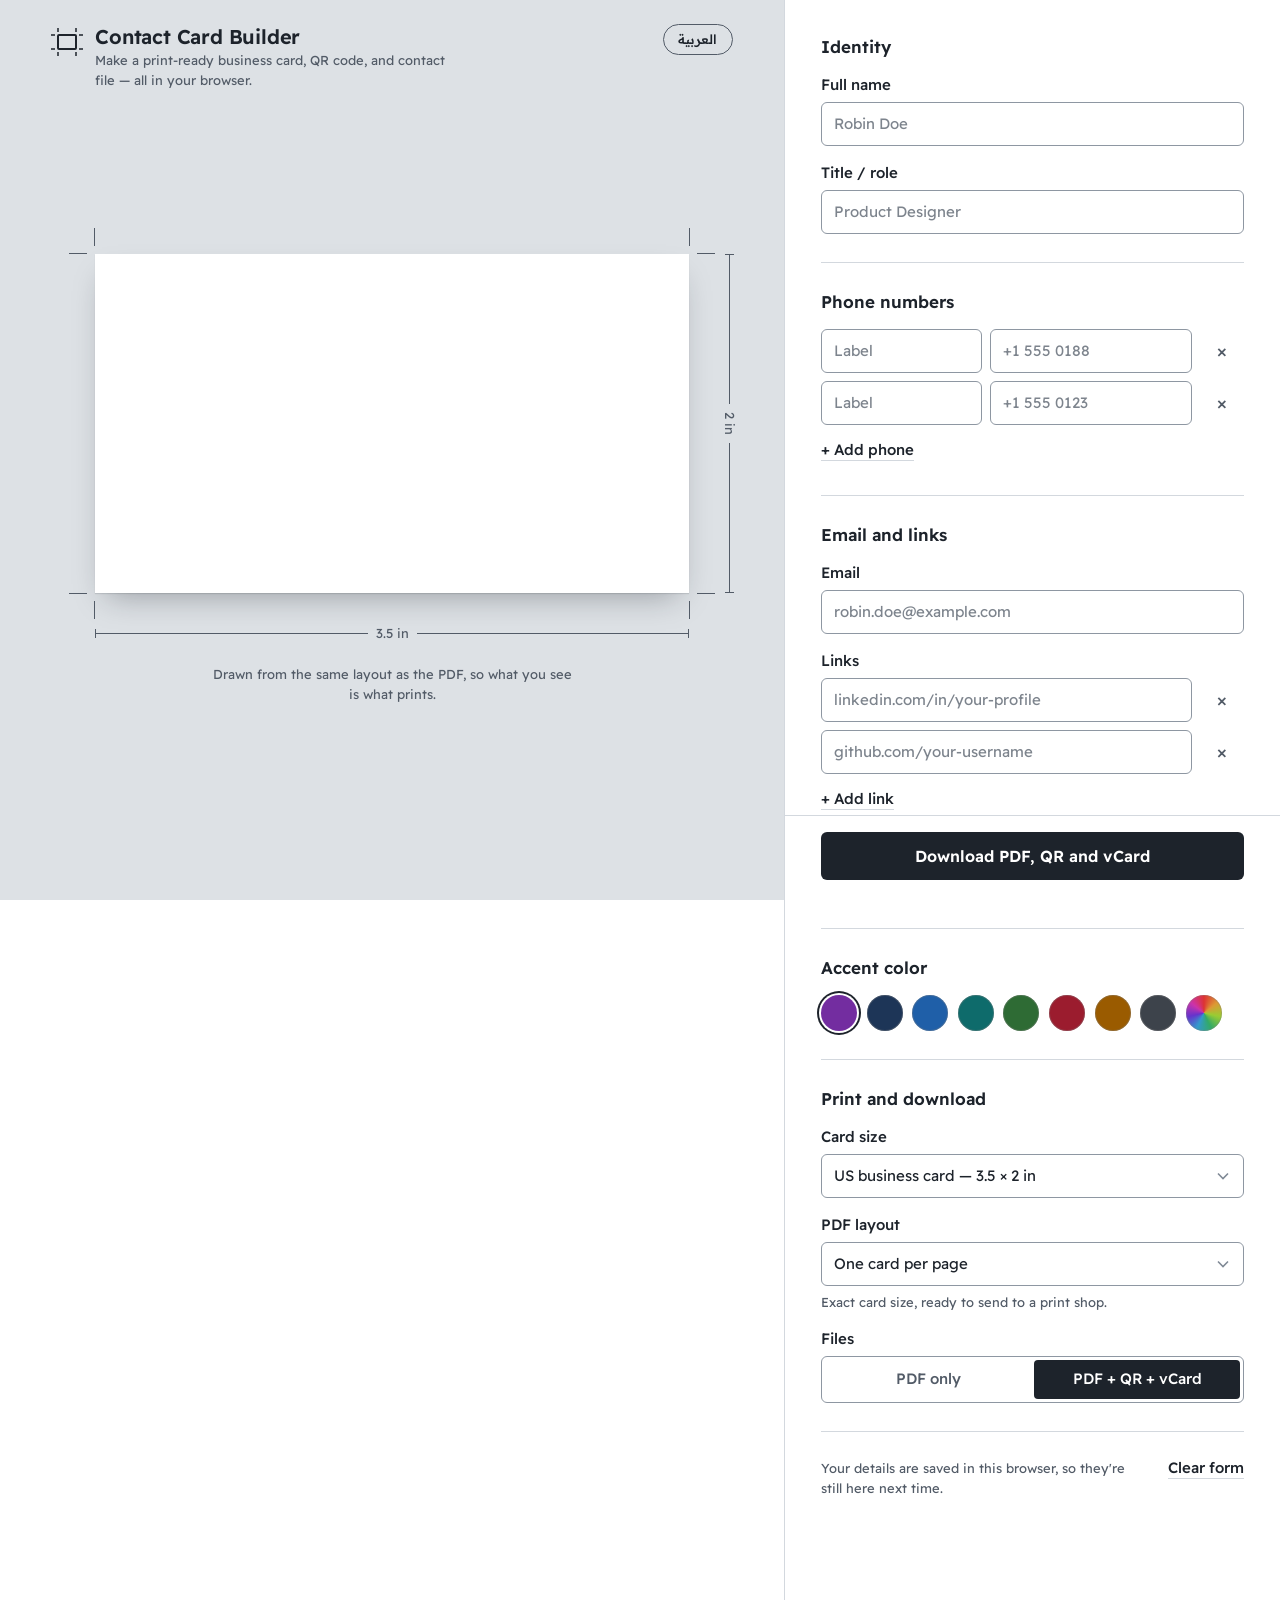
==== index.html @ 19fbd2ac "feat: remember the form between visits, with a Clear form button The form is saved to localStorage a" ====
<!DOCTYPE html>
<html lang="en">
<head>
  <meta charset="UTF-8" />
  <meta name="viewport" content="width=device-width, initial-scale=1.0" />
  <meta name="color-scheme" content="light dark" />
  <title>Contact Card Builder</title>
  <meta name="description" content="Generate a print-ready PDF business card, QR code, and vCard — right in your browser. No backend, no signup." />
  <link rel="stylesheet" href="style.css" />
</head>
<body>
  <main class="workspace">
    <!-- ======================= STAGE: the card as a print proof ======================= -->
    <!-- The card sits on a proofing board with crop marks and size rulers. The marks
         and rulers only frame the card; the card itself is drawn by app.js. -->
    <section class="stage" aria-labelledby="preview-heading">
      <header class="stage__header">
        <div class="brand">
          <!-- Logo: a card with crop marks at its corners. -->
          <svg class="brand__mark" viewBox="0 0 32 32" aria-hidden="true" focusable="false">
            <rect x="7" y="9" width="18" height="14" rx="1" fill="none" stroke="currentColor" stroke-width="2" />
            <path d="M7 2v4M7 26v4M25 2v4M25 26v4M0 9h4M0 23h4M28 9h4M28 23h4" stroke="currentColor" stroke-width="1.5" />
          </svg>
          <div>
            <h1 class="brand__name" data-i18n="appTitle">Contact Card Builder</h1>
            <p class="brand__tagline" data-i18n="tagline">Make a print-ready business card, QR code, and contact file — all in your browser.</p>
          </div>
        </div>
        <button type="button" id="lang-toggle" class="lang-toggle" lang="ar">العربية</button>
      </header>

      <h2 id="preview-heading" class="visually-hidden" data-i18n="previewHeading">Preview</h2>

      <figure class="proof" id="proof" data-size="us">
        <div class="proof__frame">
          <!-- Drawn by app.js (renderPreview) from the same layout as the PDF. -->
          <div class="card" id="card-preview">
            <svg role="img" aria-label="Business card preview" viewBox="0 0 252 144" direction="ltr"></svg>
          </div>
          <span class="crop crop--tl" aria-hidden="true"></span>
          <span class="crop crop--tr" aria-hidden="true"></span>
          <span class="crop crop--bl" aria-hidden="true"></span>
          <span class="crop crop--br" aria-hidden="true"></span>
          <!-- Rulers: filled by app.js (updateRulers) with the card's real size. -->
          <span class="ruler ruler--width" aria-hidden="true"><span id="ruler-width">3.5 in</span></span>
          <span class="ruler ruler--height" aria-hidden="true"><span id="ruler-height">2 in</span></span>
        </div>
        <figcaption class="proof__note" data-i18n="previewNote">Drawn from the same layout as the PDF, so what you see is what prints.</figcaption>
      </figure>
    </section>

    <!-- ============================== FORM ============================== -->
    <section class="ticket" aria-labelledby="form-heading">
      <h2 id="form-heading" class="visually-hidden" data-i18n="formHeading">Your details</h2>

      <form id="card-form" autocomplete="on" novalidate>
        <div class="ticket__body">
          <fieldset class="field-group">
            <legend data-i18n="legendIdentity">Identity</legend>

            <label class="field">
              <span class="field__label" data-i18n="labelName">Full name</span>
              <input type="text" id="name" name="name" data-i18n-ph="phName" placeholder="Robin Doe" />
            </label>

            <label class="field">
              <span class="field__label" data-i18n="labelTitle">Title / role</span>
              <input type="text" id="title" name="title" data-i18n-ph="phTitle" placeholder="Product Designer" />
            </label>
          </fieldset>

          <fieldset class="field-group">
            <legend data-i18n="legendPhones">Phone numbers</legend>

            <div id="phone-list" class="repeat-list">
              <div class="repeat-row">
                <input type="text" class="phone-label" list="phone-labels" data-i18n-ph="phPhoneLabel" placeholder="Label" aria-label="Phone label" />
                <input type="tel" class="phone-number" data-i18n-ph="phPhone1" placeholder="+1 555 0188" aria-label="Phone number" />
                <button type="button" class="row-remove" aria-label="Remove this phone">&times;</button>
              </div>
              <div class="repeat-row">
                <input type="text" class="phone-label" list="phone-labels" data-i18n-ph="phPhoneLabel" placeholder="Label" aria-label="Phone label" />
                <input type="tel" class="phone-number" data-i18n-ph="phPhone2" placeholder="+1 555 0123" aria-label="Phone number" />
                <button type="button" class="row-remove" aria-label="Remove this phone">&times;</button>
              </div>
            </div>
            <button type="button" class="row-add" id="add-phone" data-i18n="addPhone">+ Add phone</button>
          </fieldset>

          <fieldset class="field-group">
            <legend data-i18n="legendContact">Email and links</legend>

            <label class="field">
              <span class="field__label" data-i18n="labelEmail">Email</span>
              <input type="email" id="email" name="email" data-i18n-ph="phEmail" placeholder="robin.doe@example.com" />
            </label>

            <span class="field__label" id="links-label" data-i18n="labelLinks">Links</span>
            <div id="link-list" class="repeat-list" role="group" aria-labelledby="links-label">
              <div class="repeat-row">
                <input type="text" class="link-url" list="link-presets" placeholder="linkedin.com/in/your-profile" aria-label="Link" />
                <button type="button" class="row-remove" aria-label="Remove this link">&times;</button>
              </div>
              <div class="repeat-row">
                <input type="text" class="link-url" list="link-presets" placeholder="github.com/your-username" aria-label="Link" />
                <button type="button" class="row-remove" aria-label="Remove this link">&times;</button>
              </div>
            </div>
            <button type="button" class="row-add" id="add-link" data-i18n="addLink">+ Add link</button>

            <label class="check">
              <input type="checkbox" id="links-in-qr" name="links-in-qr" checked />
              <span>
                <span class="check__label" data-i18n="labelLinksInQr">Save links in the QR code and contact file</span>
                <span class="check__hint" data-i18n="hintLinksInQr">Links always print on the card. Untick for a simpler QR that older phones scan more reliably.</span>
              </span>
            </label>
          </fieldset>

          <fieldset class="field-group">
            <legend data-i18n="labelAccent">Accent color</legend>

            <!-- Curated print-friendly colors; each is dark enough to read as text on
                 white. The last swatch opens the browser's picker for any color.
                 app.js (wireSwatches) keeps these in sync with #accent. -->
            <div class="swatches">
              <label class="swatch" style="--swatch: #732da0"><input type="radio" name="accent-swatch" value="#732da0" checked /><span class="visually-hidden" data-i18n="colorPurple">Purple</span></label>
              <label class="swatch" style="--swatch: #1d3557"><input type="radio" name="accent-swatch" value="#1d3557" /><span class="visually-hidden" data-i18n="colorNavy">Navy</span></label>
              <label class="swatch" style="--swatch: #1f5fa8"><input type="radio" name="accent-swatch" value="#1f5fa8" /><span class="visually-hidden" data-i18n="colorBlue">Blue</span></label>
              <label class="swatch" style="--swatch: #0e6b6b"><input type="radio" name="accent-swatch" value="#0e6b6b" /><span class="visually-hidden" data-i18n="colorTeal">Teal</span></label>
              <label class="swatch" style="--swatch: #2e6b34"><input type="radio" name="accent-swatch" value="#2e6b34" /><span class="visually-hidden" data-i18n="colorGreen">Green</span></label>
              <label class="swatch" style="--swatch: #9b1c2e"><input type="radio" name="accent-swatch" value="#9b1c2e" /><span class="visually-hidden" data-i18n="colorCrimson">Crimson</span></label>
              <label class="swatch" style="--swatch: #9a5b00"><input type="radio" name="accent-swatch" value="#9a5b00" /><span class="visually-hidden" data-i18n="colorAmber">Amber</span></label>
              <label class="swatch" style="--swatch: #3d434b"><input type="radio" name="accent-swatch" value="#3d434b" /><span class="visually-hidden" data-i18n="colorGraphite">Graphite</span></label>
              <label class="swatch swatch--custom" id="swatch-custom" style="--swatch: #732da0">
                <input type="color" id="accent" name="accent" value="#732da0" />
                <span class="visually-hidden" data-i18n="colorCustom">Custom color</span>
              </label>
            </div>
          </fieldset>

          <fieldset class="field-group">
            <legend data-i18n="legendOutput">Print and download</legend>

            <label class="field">
              <span class="field__label" data-i18n="labelCardSize">Card size</span>
              <select id="card-size" name="card-size">
                <option value="us" data-i18n="sizeUs">US business card — 3.5 × 2 in</option>
                <option value="eu" data-i18n="sizeEu">EU / ISO — 85 × 55 mm</option>
              </select>
            </label>

            <label class="field">
              <span class="field__label" data-i18n="labelPdfLayout">PDF layout</span>
              <select id="pdf-layout" name="pdf-layout" aria-describedby="pdf-layout-hint">
                <option value="single" data-i18n="layoutSingle">One card per page</option>
                <option value="sheet" data-i18n="layoutSheet">Full sheet of cards</option>
              </select>
              <!-- Filled by app.js (updateLayoutHint): card count + paper size. -->
              <span class="field__hint" id="pdf-layout-hint">Exact card size, ready to send to a print shop.</span>
            </label>

            <div class="field">
              <span class="field__label" id="files-label" data-i18n="labelFiles">Files</span>
              <div class="segmented" role="radiogroup" aria-labelledby="files-label">
                <label class="segmented__option">
                  <input type="radio" name="output" value="pdf" />
                  <span data-i18n="optPdfOnly">PDF only</span>
                </label>
                <label class="segmented__option">
                  <input type="radio" name="output" value="all" checked />
                  <span data-i18n="optAllFiles">PDF + QR + vCard</span>
                </label>
              </div>
            </div>
          </fieldset>

          <!-- The form is saved in this browser as you type (app.js: saveForm).
               The note is hidden when the browser blocks storage. -->
          <div class="form-memory">
            <p class="form-memory__note" id="saved-note" data-i18n="noteSaved">Your details are saved in this browser, so they're still here next time.</p>
            <button type="button" class="btn-text" id="clear-form" data-i18n="btnClearForm">Clear form</button>
          </div>
        </div>

        <!-- Stays in view at the bottom of the form. Its label follows the
             "Files" choice (app.js: updateDownloadLabel). -->
        <div class="ticket__actions">
          <button type="submit" class="btn-primary" id="download-btn">Download PDF, QR and vCard</button>
        </div>

        <!-- Preset suggestions (free text still allowed). Shared by every cloned row.
             The phone-label list is refilled per language by app.js (applyLanguage). -->
        <datalist id="phone-labels">
          <option value="WhatsApp"></option>
          <option value="Mobile"></option>
          <option value="Work"></option>
          <option value="Home"></option>
          <option value="Telegram"></option>
          <option value="Signal"></option>
        </datalist>
        <datalist id="link-presets">
          <option value="linkedin.com/in/"></option>
          <option value="github.com/"></option>
          <option value="x.com/"></option>
          <option value="instagram.com/"></option>
        </datalist>
      </form>
    </section>
  </main>

  <!-- Vendored libraries load before app.js. -->
  <script src="lib/qrcode.js"></script>
  <script src="lib/jspdf.umd.min.js"></script>
  <script src="lib/amiri-font.js"></script>
  <script src="app.js"></script>
</body>
</html>
---- style.css ----
/* =============================================================================
   Contact Card Builder — styles
   Plain CSS, no framework, no build step. 2-space indentation.

   The idea: the card is shown as a print proof. It sits on a proofing board
   with crop marks and size rulers (the "stage"); the form beside it is a quiet
   order form (the "ticket"). Light mode is a daylit proofing table; dark mode
   is a studio desk with the card under a soft light. The card stays white in
   both, because that is how it prints.

   The app's own colors never use the user's accent color — the accent is
   theirs to pick, so it only appears on the card and in the swatches.

   Structure:
     1. Design tokens (custom properties) + dark mode
     2. Fonts
     3. Base / reset
     4. Workspace layout (stage + ticket)
     5. Stage: brand, language toggle
     6. Proof: card, crop marks, rulers
     7. Ticket: form groups and fields
     8. Repeatable rows (phones / links) + checkbox + clear form
     9. Accent swatches
    10. Segmented toggle + primary button
    11. RTL adjustments
    12. Responsive + reduced motion
   ============================================================================= */

/* ----------------------------- 1. Tokens --------------------------------- */
:root {
  color-scheme: light;

  --paper: #ffffff;          /* the form surface (and the card)               */
  --board: #dde1e5;          /* the proofing board behind the card            */
  --board-glow: #dde1e5;     /* center of the board (flat in light mode)      */
  --ink: #1d232b;            /* primary text                                  */
  --ink-2: #525b67;          /* secondary text, crop marks, rulers            */
  --line: #d3d8de;           /* dividers                                      */
  --field: #ffffff;          /* input background                              */
  --field-line: #8e97a2;     /* input border (3:1 against the paper)          */
  --hover: #eef0f3;          /* subtle hover wash                             */
  --error: #b42318;

  --on-ink: #ffffff;         /* text on an ink-filled control                 */
  --focus: #1d232b;          /* keyboard focus ring                           */

  /* The card's own shadow: a thin contact shadow plus a soft lift, so it reads
     as a physical card resting on the board. Nothing else in the UI has one. */
  --card-shadow: 0 1px 1px rgba(20, 26, 34, 0.12), 0 14px 30px -12px rgba(20, 26, 34, 0.35);

  --radius: 6px;
  --font: "Readex Pro", system-ui, -apple-system, "Segoe UI", Roboto, sans-serif;

  /* Type scale (major second, 16px base). */
  --step--1: 0.8125rem;      /* hints, notes                                  */
  --step-0: 0.9375rem;       /* labels, controls                              */
  --step-1: 1.0625rem;       /* section headings                              */
  --step-2: 1.25rem;         /* app name                                      */
}

@media (prefers-color-scheme: dark) {
  :root {
    color-scheme: dark;

    --paper: #1e2227;
    --board: #24282e;
    --board-glow: #3a4048;   /* the "desk lamp" pool of light behind the card */
    --ink: #e8ebee;
    --ink-2: #a7b0bb;
    --line: #353b43;
    --field: #171a1e;
    --field-line: #6b7480;
    --hover: #2a2f36;
    --error: #f97066;

    --on-ink: #1d232b;
    --focus: #e8ebee;

    --card-shadow: 0 1px 1px rgba(0, 0, 0, 0.4), 0 18px 40px -12px rgba(0, 0, 0, 0.7);
  }
}

/* ------------------------------ 2. Fonts --------------------------------- */
/* Readex Pro — the app UI font. One variable file per script (weights
   160–700), with matching Latin and Arabic designs so both languages feel
   like the same product. Vendored in lib/ (see lib/README.md). */
@font-face {
  font-family: "Readex Pro";
  src: url("lib/readex-pro-latin-wght.woff2") format("woff2");
  font-weight: 160 700;
  font-style: normal;
  font-display: swap;
  unicode-range: U+0000-00FF, U+0131, U+0152-0153, U+02BB-02BC, U+02C6, U+02DA,
    U+02DC, U+0304, U+0308, U+0329, U+2000-206F, U+20AC, U+2122, U+2191, U+2193,
    U+2212, U+2215, U+FEFF, U+FFFD;
}

@font-face {
  font-family: "Readex Pro";
  src: url("lib/readex-pro-arabic-wght.woff2") format("woff2");
  font-weight: 160 700;
  font-style: normal;
  font-display: swap;
  unicode-range: U+0600-06FF, U+0750-077F, U+0870-088E, U+0890-0891, U+0897-08E1,
    U+08E3-08FF, U+200C-200E, U+2010-2011, U+204F, U+2E41, U+FB50-FDFF,
    U+FE70-FE74, U+FE76-FEFC;
}

/* The two fonts below are used ONLY on the card preview (the SVG sets them
   per text element), so the preview matches the PDF exactly.

   Amiri — the same Arabic font the PDF embeds. The subset holds only Arabic
   glyphs and the unicode-range limits it to Arabic script, so Latin runs
   (phone numbers, email, links) fall through to Arimo — exactly like the PDF,
   which draws Arabic in Amiri and Latin in Helvetica. */
@font-face {
  font-family: "Amiri";
  src: url("lib/amiri-regular.woff2") format("woff2");
  font-weight: 400;
  font-style: normal;
  font-display: swap;
  unicode-range: U+0600-06FF, U+0750-077F, U+0870-088E, U+08A0-08FF,
    U+FB50-FDFF, U+FE70-FEFF, U+200C-200E;
}

/* Arimo — its character widths are identical to Helvetica, the font the PDF
   uses, so every line on the preview is exactly as long as it prints. */
@font-face {
  font-family: "Arimo";
  src: url("lib/arimo-regular.woff2") format("woff2");
  font-weight: 400;
  font-style: normal;
  font-display: swap;
}

@font-face {
  font-family: "Arimo";
  src: url("lib/arimo-bold.woff2") format("woff2");
  font-weight: 700;
  font-style: normal;
  font-display: swap;
}

/* ------------------------------ 3. Base ---------------------------------- */
* {
  box-sizing: border-box;
}

html {
  -webkit-text-size-adjust: 100%;
}

body {
  margin: 0;
  font-family: var(--font);
  font-size: 1rem;
  line-height: 1.5;
  color: var(--ink);
  background: var(--paper);
}

h1, h2, p, fieldset, legend, figure {
  margin: 0;
}

button,
input,
select {
  font: inherit;
  color: inherit;
}

/* Hidden on screen, still read by screen readers. */
.visually-hidden {
  position: absolute;
  width: 1px;
  height: 1px;
  margin: -1px;
  padding: 0;
  overflow: hidden;
  clip: rect(0 0 0 0);
  white-space: nowrap;
  border: 0;
}

/* One focus style for every control: a solid ring in ink, never the accent. */
:focus-visible {
  outline: 2px solid var(--focus);
  outline-offset: 2px;
}

/* ------------------------- 4. Workspace layout --------------------------- */
/* Desktop: the stage (board + card) fills the start side and stays put while
   the form on the end side scrolls. The grid flips under dir="rtl". */
.workspace {
  display: grid;
  grid-template-columns: minmax(0, 1fr) minmax(24rem, 31rem);
  min-height: 100vh;
}

.stage {
  position: sticky;
  top: 0;
  height: 100vh;
  height: 100dvh;
  display: flex;
  flex-direction: column;
  padding: 1.5rem clamp(1.5rem, 4vw, 3.5rem) 2rem;
  background:
    radial-gradient(ellipse 60% 55% at 50% 52%, var(--board-glow), transparent 100%),
    var(--board);
}

.ticket {
  background: var(--paper);
  border-inline-start: 1px solid var(--line);
}

/* ------------------------ 5. Stage header -------------------------------- */
.stage__header {
  display: flex;
  align-items: flex-start;
  justify-content: space-between;
  gap: 1rem;
}

.brand {
  display: flex;
  align-items: flex-start;
  gap: 0.75rem;
}

.brand__mark {
  flex: 0 0 auto;
  width: 2rem;
  height: 2rem;
  margin-top: 0.1rem;
  color: var(--ink);
}

.brand__name {
  font-size: var(--step-2);
  font-weight: 600;
  line-height: 1.25;
  letter-spacing: -0.01em;
}

.brand__tagline {
  max-width: 44ch;
  margin-top: 0.15rem;
  font-size: var(--step--1);
  color: var(--ink-2);
}

.lang-toggle {
  flex: 0 0 auto;
  font-size: var(--step--1);
  font-weight: 500;
  color: var(--ink);
  background: transparent;
  border: 1px solid var(--ink-2);
  border-radius: 999px;
  padding: 0.3rem 0.9rem;
  cursor: pointer;
}

.lang-toggle:hover {
  background: var(--paper);
}

/* ------------------- 6. Proof: card, crop marks, rulers ------------------ */
.proof {
  flex: 1 1 auto;
  display: flex;
  flex-direction: column;
  align-items: center;
  justify-content: center;
  gap: 4.5rem;  /* leaves room for the width ruler under the card */
  min-height: 0;
  color: var(--ink-2);  /* marks and rulers draw in currentColor */

  /* Card aspect ratio, used to keep the card inside short screens. */
  --aspect: 1.75;       /* US: 3.5 × 2 in */
  --mark-gap: 8px;      /* space between the card edge and a crop mark */
  --mark-len: 18px;
  --mark: calc(var(--mark-gap) + var(--mark-len));
  --ruler-offset: 2.25rem;
}

.proof[data-size="eu"] {
  --aspect: 1.5455;     /* EU / ISO: 85 × 55 mm */
}

/* Wraps the card exactly, so the marks and rulers can be placed around it. */
.proof__frame {
  position: relative;
  /* As wide as possible, but never so tall the stage would overflow. */
  width: min(100% - 2 * var(--ruler-offset) - 1rem, 38rem, (100dvh - 17rem) * var(--aspect));
}

.card {
  background: #fff;   /* always white: the card prints on white stock */
  box-shadow: var(--card-shadow);
}

.card svg {
  display: block;
  width: 100%;
  height: auto;
}

/* Crop marks. Each corner box sits just outside the card; two 1px lines drawn
   as backgrounds continue the card's edges outward, leaving a small gap — the
   same marks a print shop cuts along (and that the full-sheet PDF prints). */
.crop {
  position: absolute;
  width: var(--mark);
  height: var(--mark);
  --h: linear-gradient(currentColor, currentColor) no-repeat;
}

.crop--tl {
  top: calc(-1 * var(--mark));
  left: calc(-1 * var(--mark));
  background:
    var(--h) left bottom / var(--mark-len) 1px,
    var(--h) right top / 1px var(--mark-len);
}

.crop--tr {
  top: calc(-1 * var(--mark));
  left: 100%;
  background:
    var(--h) right bottom / var(--mark-len) 1px,
    var(--h) left top / 1px var(--mark-len);
}

.crop--bl {
  top: 100%;
  left: calc(-1 * var(--mark));
  background:
    var(--h) left top / var(--mark-len) 1px,
    var(--h) right bottom / 1px var(--mark-len);
}

.crop--br {
  top: 100%;
  left: 100%;
  background:
    var(--h) right top / var(--mark-len) 1px,
    var(--h) left bottom / 1px var(--mark-len);
}

/* Rulers: a dimension line with end ticks and the real size in the middle.
   The line is the ::before/::after pair on either side of the label. */
.ruler {
  position: absolute;
  display: flex;
  align-items: center;
  gap: 0.5rem;
  font-size: var(--step--1);
  font-variant-numeric: tabular-nums;
  line-height: 1;
  white-space: nowrap;
}

.ruler::before,
.ruler::after {
  content: "";
  flex: 1 1 auto;
  background: currentColor;
}

.ruler--width {
  inset-inline: 0;
  top: calc(100% + var(--ruler-offset));
  height: 9px;
  border-inline: 1px solid currentColor;
}

.ruler--width::before,
.ruler--width::after {
  height: 1px;
}

/* The height ruler stands on the inline-end side of the card; its label is
   turned to run along it. */
.ruler--height {
  inset-block: 0;
  inset-inline-start: calc(100% + var(--ruler-offset));
  width: 9px;
  flex-direction: column;
  border-block: 1px solid currentColor;
}

.ruler--height::before,
.ruler--height::after {
  width: 1px;
}

.ruler--height > span {
  writing-mode: vertical-rl;
}

.proof__note {
  max-width: 46ch;
  font-size: var(--step--1);
  text-align: center;
  color: var(--ink-2);
}

/* --------------------- 7. Ticket: form groups + fields ------------------- */
.ticket__body {
  padding: 0.5rem clamp(1.25rem, 3vw, 2.25rem) 1rem;
}

.field-group {
  min-width: 0;
  border: none;
  padding: 1.75rem 0;
}

.field-group + .field-group {
  border-top: 1px solid var(--line);
}

/* Floating the legend takes it out of the fieldset border, so it behaves like
   an ordinary heading; the next element clears it. */
.field-group > legend {
  float: inline-start;
  width: 100%;
  padding: 0;
  margin-bottom: 1rem;
  font-size: var(--step-1);
  font-weight: 600;
  line-height: 1.3;
}

.field-group > legend + * {
  clear: both;
}

.field {
  display: block;
  margin-bottom: 1rem;
}

.field:last-child {
  margin-bottom: 0;
}

.field__label {
  display: block;
  margin-bottom: 0.35rem;
  font-size: var(--step-0);
  font-weight: 500;
}

input[type="text"],
input[type="tel"],
input[type="email"],
select {
  width: 100%;
  min-height: 2.75rem;
  font-size: var(--step-0);
  color: var(--ink);
  background: var(--field);
  border: 1px solid var(--field-line);
  border-radius: var(--radius);
  padding: 0.55rem 0.75rem;
}

input::placeholder {
  color: var(--ink-2);
  opacity: 0.75;
}

input[type="text"]:hover,
input[type="tel"]:hover,
input[type="email"]:hover,
select:hover {
  border-color: var(--ink-2);
}

input[type="text"]:focus-visible,
input[type="tel"]:focus-visible,
input[type="email"]:focus-visible,
select:focus-visible {
  outline-offset: 0;
  border-color: var(--focus);
}

/* The arrow is a small inline SVG in a mid grey that reads on both light and
   dark fields; it moves to the other side under RTL (section 11). */
select {
  appearance: none;
  cursor: pointer;
  padding-inline-end: 2.25rem;
  background-image: url("data:image/svg+xml,%3Csvg xmlns='http://www.w3.org/2000/svg' width='12' height='8' viewBox='0 0 12 8'%3E%3Cpath fill='none' stroke='%23808a96' stroke-width='1.6' d='M1 1.5l5 5 5-5'/%3E%3C/svg%3E");
  background-repeat: no-repeat;
  background-size: 12px 8px;
  background-position: right 0.85rem center;
}

input.is-invalid,
select.is-invalid {
  border-color: var(--error);
}

.field__hint {
  display: block;
  margin-top: 0.4rem;
  font-size: var(--step--1);
  color: var(--ink-2);
}

.field-error {
  display: block;
  margin-top: 0.4rem;
  font-size: var(--step--1);
  font-weight: 500;
  color: var(--error);
}

/* ------- 8. Repeatable rows (phones / links) + checkbox + clear form ------ */
.repeat-list {
  display: flex;
  flex-direction: column;
  gap: 0.5rem;
  margin-bottom: 0.5rem;
}

.repeat-row {
  display: flex;
  gap: 0.5rem;
  align-items: center;
}

.repeat-row .phone-label {
  flex: 0 0 38%;
}

.repeat-row .phone-number,
.repeat-row .link-url {
  flex: 1 1 auto;
  min-width: 0;
}

.row-remove {
  flex: 0 0 auto;
  width: 2.75rem;
  height: 2.75rem;
  font-size: 1.25rem;
  line-height: 1;
  color: var(--ink-2);
  background: transparent;
  border: none;
  border-radius: var(--radius);
  cursor: pointer;
}

.row-remove:hover {
  color: var(--error);
  background: var(--hover);
}

.row-add,
.btn-text {
  font-size: var(--step-0);
  font-weight: 500;
  color: var(--ink);
  background: none;
  border: none;
  border-radius: var(--radius);
  padding: 0.35rem 0;
  cursor: pointer;
  text-decoration: underline;
  text-decoration-color: var(--line);
  text-underline-offset: 0.3em;
}

.row-add:hover,
.btn-text:hover {
  text-decoration-color: currentColor;
}

/* The end of the form: where it's saved, and the way to clear it. Kept away
   from the download button so it isn't pressed by mistake. */
.form-memory {
  display: flex;
  flex-wrap: wrap;
  align-items: baseline;
  justify-content: space-between;
  gap: 0.5rem 1.5rem;
  padding: 1.25rem 0 0.75rem;
  border-top: 1px solid var(--line);
}

.form-memory__note {
  flex: 1 1 16rem;
  max-width: 44ch;
  font-size: var(--step--1);
  color: var(--ink-2);
}

/* With the note hidden, the button still sits at the end. */
.form-memory .btn-text {
  margin-inline-start: auto;
}

/* Checkbox with a label and a one-line hint underneath. */
.check {
  display: flex;
  align-items: flex-start;
  gap: 0.65rem;
  margin-top: 1.25rem;
  cursor: pointer;
}

.check input {
  flex: 0 0 auto;
  width: 1.1rem;
  height: 1.1rem;
  margin: 0.2rem 0 0;
  accent-color: var(--ink);
  cursor: pointer;
}

.check__label {
  display: block;
  font-size: var(--step-0);
  font-weight: 500;
}

.check__hint {
  display: block;
  margin-top: 0.15rem;
  font-size: var(--step--1);
  color: var(--ink-2);
}

/* --------------------------- 9. Accent swatches -------------------------- */
/* Round chips of ink, each a radio button. The chosen one gets a ring with a
   gap, like a selected ink on a press swatch book. */
/* Nine equal columns, so the row shrinks to fit a phone instead of wrapping. */
.swatches {
  display: grid;
  grid-template-columns: repeat(9, minmax(0, 2.25rem));
  gap: 0.6rem;
}

.swatch {
  position: relative;
  aspect-ratio: 1;
  border-radius: 50%;
  background: var(--swatch);
  /* A faint inner edge keeps dark chips visible on the dark paper. */
  box-shadow: inset 0 0 0 1px rgba(127, 127, 127, 0.35);
  cursor: pointer;
}

.swatch input {
  position: absolute;
  inset: 0;
  width: 100%;
  height: 100%;
  margin: 0;
  opacity: 0;
  cursor: pointer;
}

.swatch:has(input:checked),
.swatch--custom.is-active {
  box-shadow: 0 0 0 2px var(--paper), 0 0 0 4px var(--ink);
}

.swatch:has(input:focus-visible) {
  outline: 2px solid var(--focus);
  outline-offset: 6px;
}

/* The last chip opens the color picker. Until a custom color is chosen it
   shows a color wheel; after that it shows the chosen color. */
.swatch--custom {
  background: conic-gradient(#d33, #d93, #9c3, #3a6, #39c, #63c, #c3a, #d33);
}

.swatch--custom.is-active {
  background: var(--swatch);
}

/* ---------------- 10. Segmented toggle + primary button ------------------ */
.segmented {
  display: flex;
  border: 1px solid var(--field-line);
  border-radius: var(--radius);
  padding: 3px;
  gap: 3px;
}

.segmented__option {
  flex: 1 1 0;
  position: relative;
}

.segmented__option input {
  position: absolute;
  opacity: 0;
  pointer-events: none;
}

.segmented__option span {
  display: block;
  text-align: center;
  font-size: var(--step-0);
  font-weight: 500;
  color: var(--ink-2);
  padding: 0.5rem 0.5rem;
  border-radius: calc(var(--radius) - 2px);
  cursor: pointer;
}

.segmented__option span:hover {
  color: var(--ink);
  background: var(--hover);
}

.segmented__option input:checked + span {
  color: var(--on-ink);
  background: var(--ink);
}

.segmented__option input:focus-visible + span {
  outline: 2px solid var(--focus);
  outline-offset: 2px;
}

/* The download bar stays at the bottom of the screen while the form scrolls. */
.ticket__actions {
  position: sticky;
  bottom: 0;
  padding: 1rem clamp(1.25rem, 3vw, 2.25rem) 1.25rem;
  background: var(--paper);
  border-top: 1px solid var(--line);
}

.btn-primary {
  width: 100%;
  min-height: 3rem;
  font-size: 1rem;
  font-weight: 600;
  color: var(--on-ink);
  background: var(--ink);
  border: none;
  border-radius: var(--radius);
  padding: 0.75rem 1rem;
  cursor: pointer;
}

.btn-primary:hover {
  opacity: 0.88;
}

.btn-primary:active {
  transform: translateY(1px);
}

/* --------------------------- 11. RTL adjustments ------------------------- */
/* Emails, phone numbers and links are always written left-to-right. */
input[type="tel"],
input[type="email"],
.link-url {
  direction: ltr;
}

/* In Arabic they still start from the right edge, like the text around them. */
[dir="rtl"] input[type="tel"],
[dir="rtl"] input[type="email"],
[dir="rtl"] .link-url {
  text-align: right;
}

/* Move the select arrow to the start side under RTL. */
[dir="rtl"] select {
  background-position: left 0.85rem center;
}

/* ------------------- 12. Responsive + reduced motion --------------------- */
@media (max-width: 960px) {
  /* Stack: card on top (not sticky), form below. */
  .workspace {
    grid-template-columns: 1fr;
  }

  .stage {
    position: static;
    height: auto;
    padding: 1.25rem 1rem 2rem;
  }

  .proof {
    padding-block: 3rem 0;
  }

  .proof__frame {
    width: min(100% - 2 * var(--ruler-offset) - 1rem, 34rem);
  }

  .ticket {
    border-inline-start: none;
  }
}

@media (max-width: 520px) {
  .proof {
    --mark-gap: 5px;
    --mark-len: 12px;
    --ruler-offset: 1.5rem;
    gap: 3.5rem;
  }

  .brand__tagline {
    display: none;
  }

  .swatches {
    gap: 0.45rem;
  }

  .repeat-row .phone-label {
    flex-basis: 36%;
  }
}

/* One moment of motion: the card settles onto the board when the page opens. */
@media (prefers-reduced-motion: no-preference) {
  .card {
    animation: card-settle 0.6s cubic-bezier(0.2, 0.7, 0.2, 1) both;
  }

  @keyframes card-settle {
    from {
      opacity: 0;
      transform: translateY(-10px) scale(1.015);
    }
  }

  .segmented__option span,
  .swatch,
  .row-remove,
  input,
  select {
    transition: background-color 0.15s ease, border-color 0.15s ease, color 0.15s ease, box-shadow 0.15s ease;
  }
}
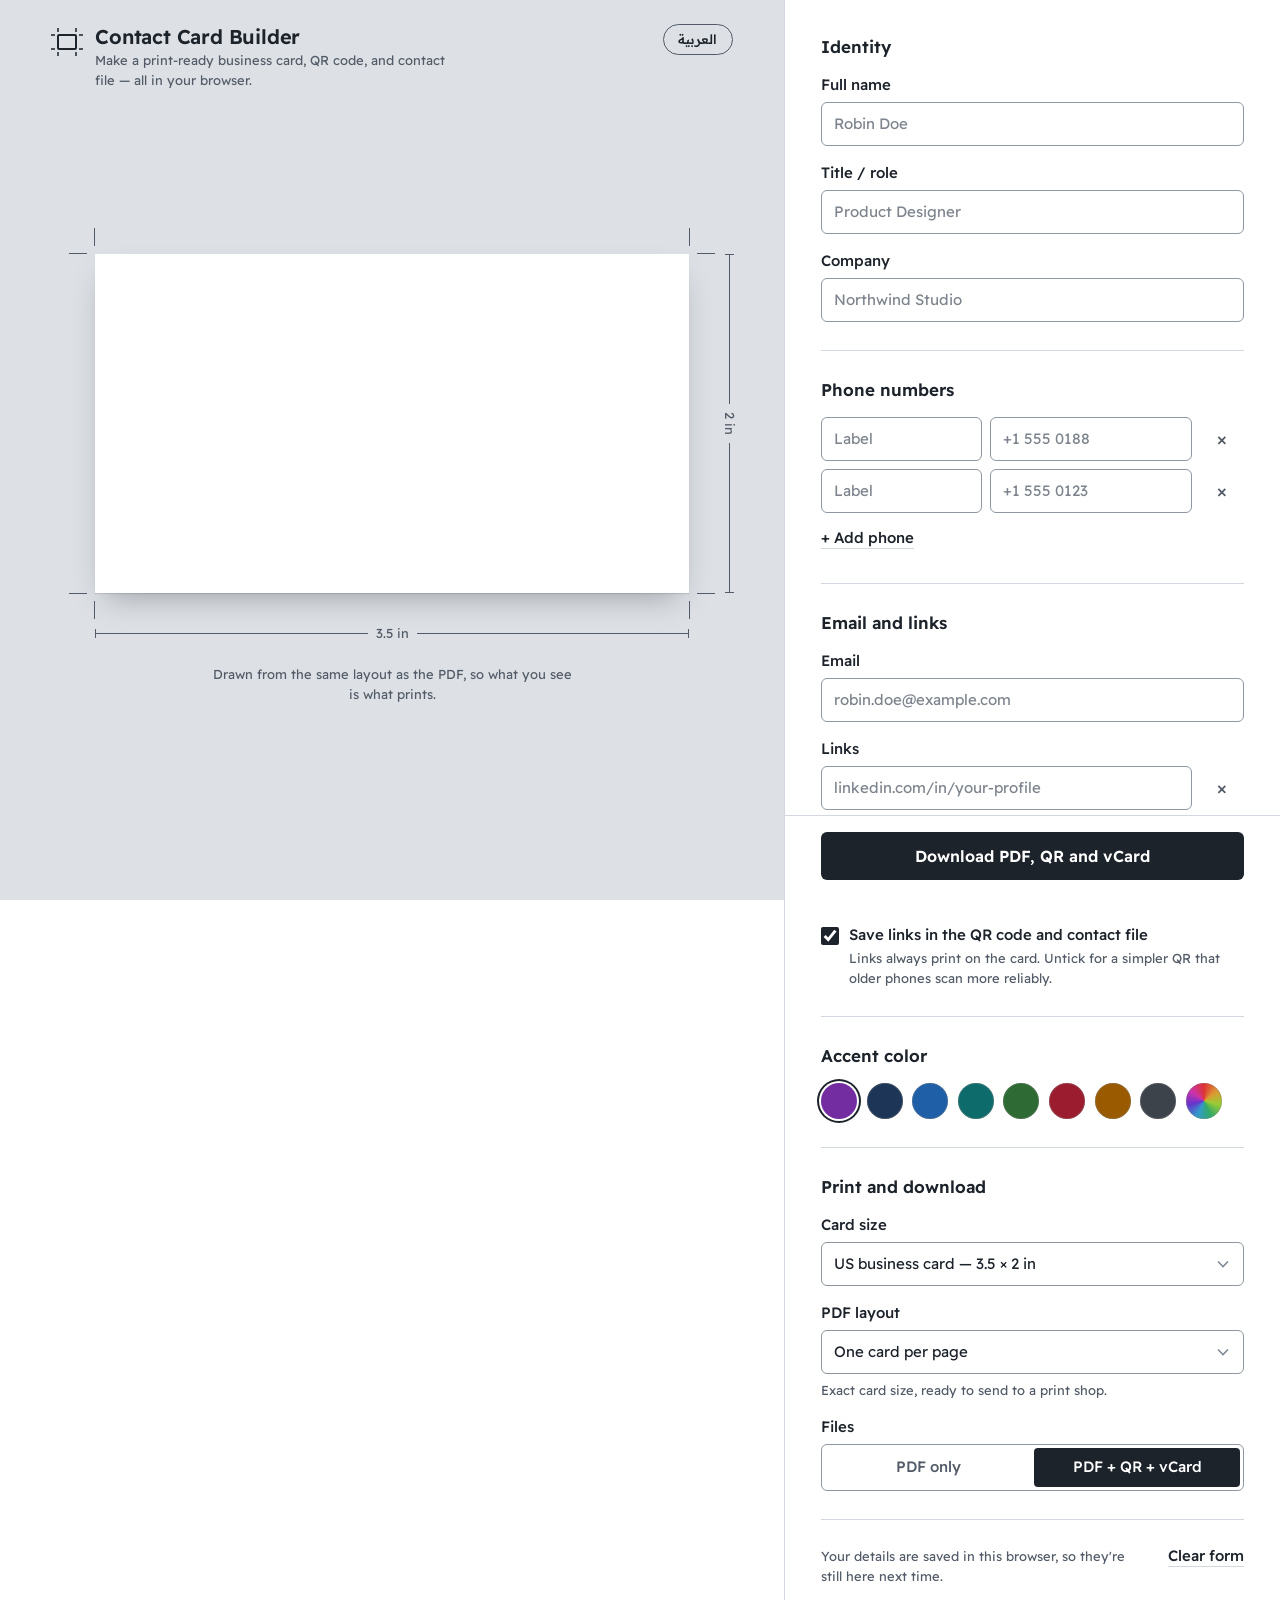
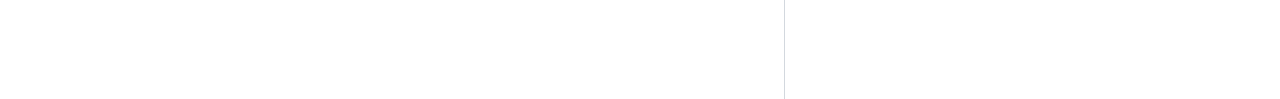
==== commit ef3ac23a: "feat: add an optional Company field to the card and vCard The company prints under the title in grey" ====
--- a/index.html
+++ b/index.html
@@ -67,6 +67,11 @@
               <span class="field__label" data-i18n="labelTitle">Title / role</span>
               <input type="text" id="title" name="title" data-i18n-ph="phTitle" placeholder="Product Designer" />
             </label>
+
+            <label class="field">
+              <span class="field__label" data-i18n="labelCompany">Company</span>
+              <input type="text" id="company" name="company" autocomplete="organization" data-i18n-ph="phCompany" placeholder="Northwind Studio" />
+            </label>
           </fieldset>
 
           <fieldset class="field-group">
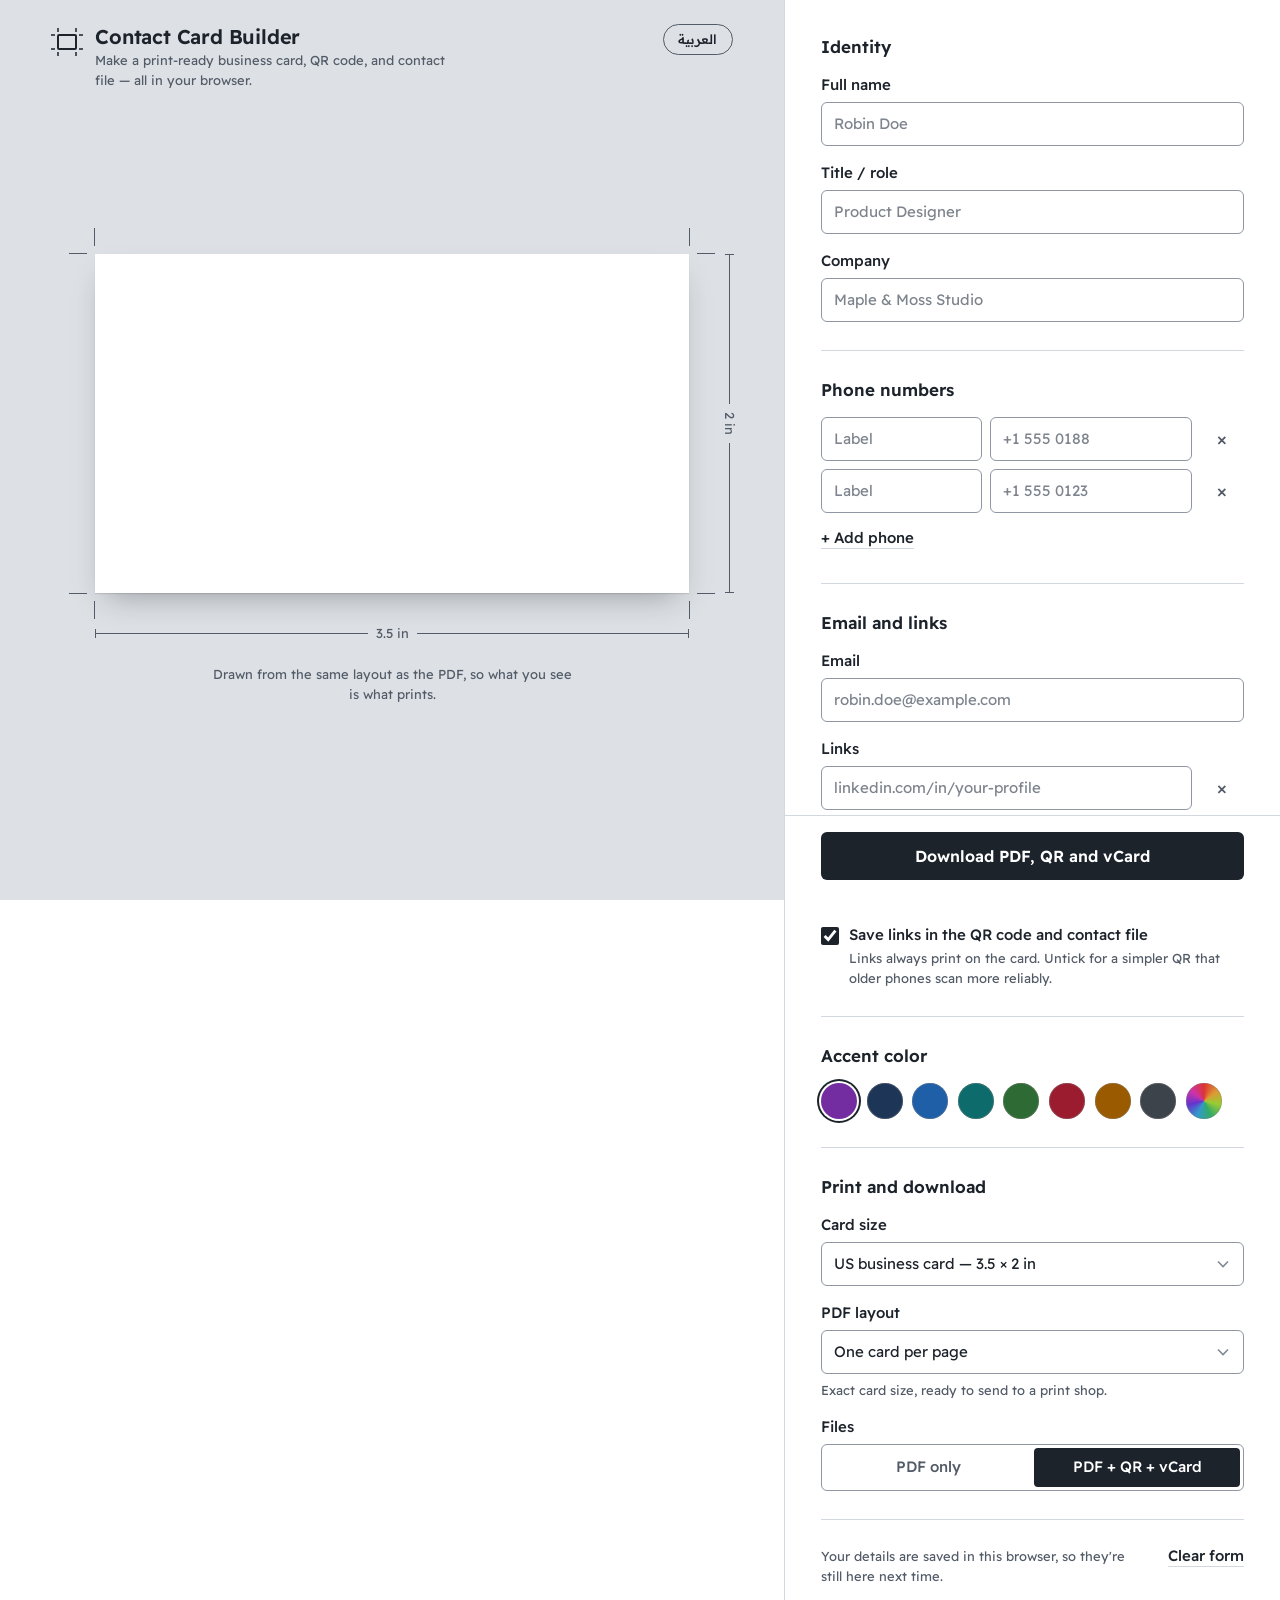
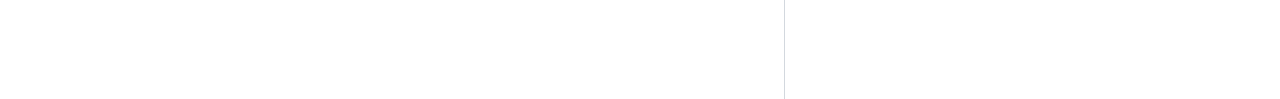
==== commit c8147be7: "chore: new sample company name in both languages Co-Authored-By: Claude Opus 5.5 <noreply@anthropic." ====
--- a/index.html
+++ b/index.html
@@ -70,7 +70,7 @@
 
             <label class="field">
               <span class="field__label" data-i18n="labelCompany">Company</span>
-              <input type="text" id="company" name="company" autocomplete="organization" data-i18n-ph="phCompany" placeholder="Northwind Studio" />
+              <input type="text" id="company" name="company" autocomplete="organization" data-i18n-ph="phCompany" placeholder="Maple &amp; Moss Studio" />
             </label>
           </fieldset>
 
@@ -191,6 +191,19 @@
         <!-- Stays in view at the bottom of the form. Its label follows the
              "Files" choice (app.js: updateDownloadLabel). -->
         <div class="ticket__actions">
+          <!-- Shown when details don't fit on the card or the QR may be too dense
+               to scan (app.js: updateWarnings).
+               The wrapper is always there, so screen readers announce changes. -->
+          <div role="status">
+            <p class="card-warning" id="card-warning" hidden>
+              <svg class="card-warning__icon" viewBox="0 0 16 16" aria-hidden="true" focusable="false">
+                <path d="M8 1.75 15 14.25H1z" fill="none" stroke="currentColor" stroke-width="1.5" stroke-linejoin="round" />
+                <path d="M8 6v4" stroke="currentColor" stroke-width="1.5" stroke-linecap="round" />
+                <circle cx="8" cy="12.1" r="0.9" fill="currentColor" />
+              </svg>
+              <span id="card-warning-text"></span>
+            </p>
+          </div>
           <button type="submit" class="btn-primary" id="download-btn">Download PDF, QR and vCard</button>
         </div>
 
--- a/style.css
+++ b/style.css
@@ -21,7 +21,7 @@
      7. Ticket: form groups and fields
      8. Repeatable rows (phones / links) + checkbox + clear form
      9. Accent swatches
-    10. Segmented toggle + primary button
+    10. Segmented toggle, card warning, primary button
     11. RTL adjustments
     12. Responsive + reduced motion
    ============================================================================= */
@@ -689,7 +689,28 @@
   background: var(--swatch);
 }
 
-/* ---------------- 10. Segmented toggle + primary button ------------------ */
+/* The browser opens its color picker next to the <input type="color">, and in
+   Chromium that is towards the right of the input. The custom chip is the last
+   in the row, so in English it sits near the window's right edge, and Chromium
+   on Linux/Wayland (it can't see the screen edge there) lets the picker run
+   off-screen instead of flipping it. So the input itself spans the whole swatch
+   row (invisible, and clicks pass through it to the other chips); the picker
+   then opens under the row, with room on both sides in both languages. Clicking
+   the chip still opens it, because the chip is the input's <label>, and the
+   focus ring stays on the chip (.swatch:has(input:focus-visible)). */
+.swatches {
+  position: relative;
+}
+
+.swatch--custom {
+  position: static;
+}
+
+.swatch--custom input {
+  pointer-events: none;
+}
+
+/* ---------- 10. Segmented toggle, card warning, primary button ----------- */
 .segmented {
   display: flex;
   border: 1px solid var(--field-line);
@@ -742,6 +763,43 @@
   padding: 1rem clamp(1.25rem, 3vw, 2.25rem) 1.25rem;
   background: var(--paper);
   border-top: 1px solid var(--line);
+}
+
+/* Card warnings (details that don't fit, a QR too dense to scan), just
+   above the download button. Ink on a soft wash with a warning sign: it asks
+   for attention without looking like a form error, since nothing is wrong
+   with what was typed. */
+.card-warning {
+  display: flex;
+  align-items: flex-start;
+  gap: 0.55rem;
+  margin-bottom: 0.75rem;
+  padding: 0.6rem 0.75rem;
+  font-size: var(--step--1);
+  line-height: 1.45;
+  color: var(--ink);
+  background: var(--hover);
+  border-inline-start: 3px solid var(--ink);
+  border-radius: var(--radius);
+}
+
+.card-warning[hidden] {
+  display: none;
+}
+
+.card-warning__line {
+  display: block;
+}
+
+.card-warning__line + .card-warning__line {
+  margin-top: 0.35rem;
+}
+
+.card-warning__icon {
+  flex: 0 0 auto;
+  width: 1rem;
+  height: 1rem;
+  margin-top: 0.1rem;
 }
 
 .btn-primary {
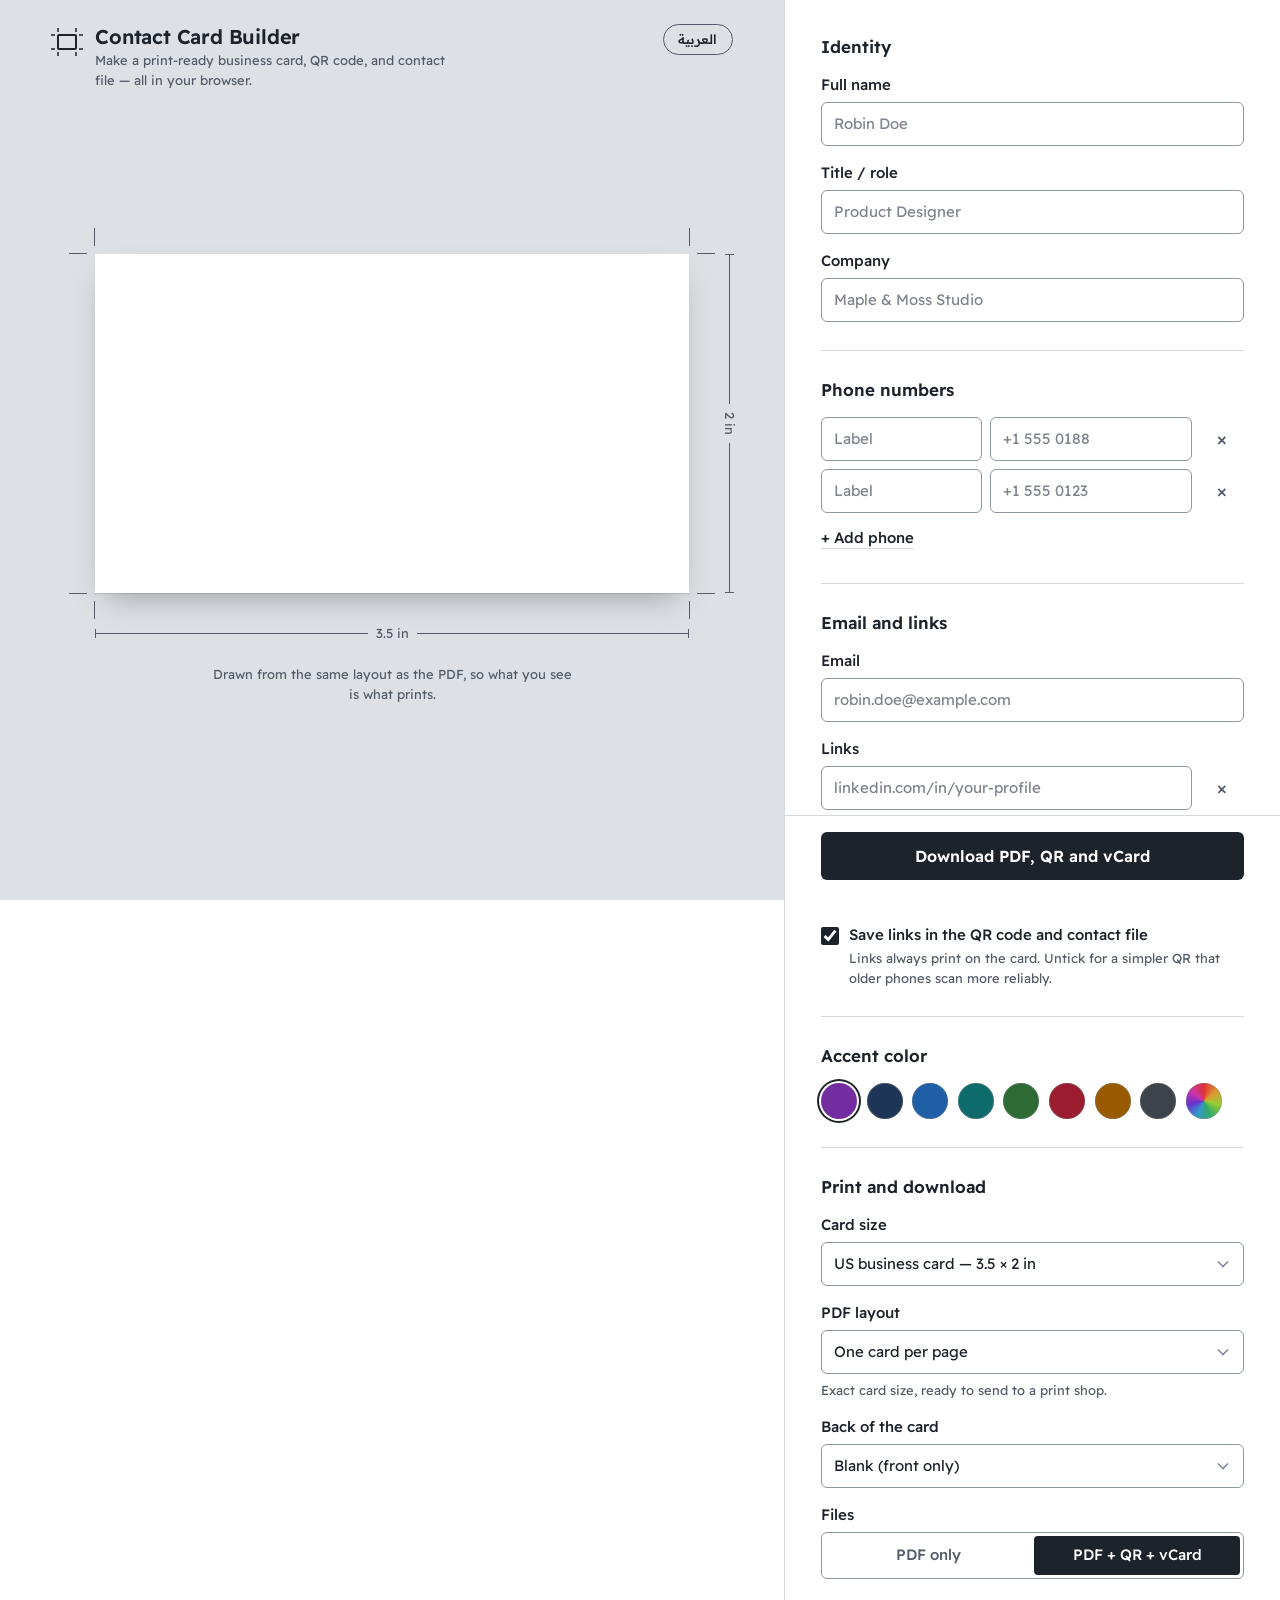
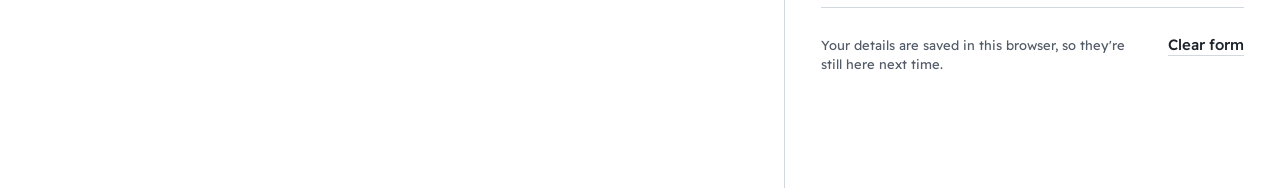
==== commit 6e222bb9: "feat: optional back side with a large QR code (one-card PDF) "Back of the card" adds a second PDF pa" ====
--- a/index.html
+++ b/index.html
@@ -6,6 +6,8 @@
   <meta name="color-scheme" content="light dark" />
   <title>Contact Card Builder</title>
   <meta name="description" content="Generate a print-ready PDF business card, QR code, and vCard — right in your browser. No backend, no signup." />
+  <link rel="icon" href="favicon.svg" type="image/svg+xml" />
+  <link rel="apple-touch-icon" href="apple-touch-icon.png" />
   <link rel="stylesheet" href="style.css" />
 </head>
 <body>
@@ -45,6 +47,19 @@
           <span class="ruler ruler--width" aria-hidden="true"><span id="ruler-width">3.5 in</span></span>
           <span class="ruler ruler--height" aria-hidden="true"><span id="ruler-height">2 in</span></span>
         </div>
+        <!-- Shown when the PDF has a back (app.js: syncPreview); turns the
+             preview card over (showSide). Not part of the form: it changes the
+             view, not the card. -->
+        <div class="segmented side-switch" id="side-switch" role="radiogroup" data-i18n-aria="sideSwitch" aria-label="Side shown in the preview" hidden>
+          <label class="segmented__option">
+            <input type="radio" name="preview-side" value="front" checked />
+            <span data-i18n="sideFront">Front</span>
+          </label>
+          <label class="segmented__option">
+            <input type="radio" name="preview-side" value="back" />
+            <span data-i18n="sideBack">Back</span>
+          </label>
+        </div>
         <figcaption class="proof__note" data-i18n="previewNote">Drawn from the same layout as the PDF, so what you see is what prints.</figcaption>
       </figure>
     </section>
@@ -163,6 +178,16 @@
               </select>
               <!-- Filled by app.js (updateLayoutHint): card count + paper size. -->
               <span class="field__hint" id="pdf-layout-hint">Exact card size, ready to send to a print shop.</span>
+            </label>
+
+            <label class="field">
+              <span class="field__label" data-i18n="labelCardBack">Back of the card</span>
+              <select id="card-back" name="card-back" aria-describedby="card-back-hint">
+                <option value="none" data-i18n="backNone">Blank (front only)</option>
+                <option value="qr" data-i18n="backQr">Large QR code</option>
+              </select>
+              <!-- Filled by app.js (updateBackHint); hidden while the back is blank. -->
+              <span class="field__hint" id="card-back-hint" hidden></span>
             </label>
 
             <div class="field">
--- a/style.css
+++ b/style.css
@@ -275,7 +275,7 @@
   flex-direction: column;
   align-items: center;
   justify-content: center;
-  gap: 4.5rem;  /* leaves room for the width ruler under the card */
+  gap: 1rem;
   min-height: 0;
   color: var(--ink-2);  /* marks and rulers draw in currentColor */
 
@@ -296,6 +296,30 @@
   position: relative;
   /* As wide as possible, but never so tall the stage would overflow. */
   width: min(100% - 2 * var(--ruler-offset) - 1rem, 38rem, (100dvh - 17rem) * var(--aspect));
+  margin-block-end: 3.5rem;  /* room for the width ruler under the card */
+}
+
+/* With the Front / Back switch showing, leave room for it in the full-height
+   stage. (Stacked on narrow screens, the stage just grows.) */
+@media (min-width: 961px) {
+  .proof:has(.side-switch:not([hidden])) .proof__frame {
+    width: min(100% - 2 * var(--ruler-offset) - 1rem, 38rem, (100dvh - 19.75rem) * var(--aspect));
+  }
+}
+
+/* Front / Back: the form's segmented toggle, sized to its labels. */
+.side-switch {
+  display: inline-flex;
+}
+
+.side-switch[hidden] {
+  display: none;
+}
+
+.side-switch .segmented__option span {
+  min-width: 5.5rem;
+  padding: 0.35rem 0.9rem;
+  font-size: var(--step--1);
 }
 
 .card {
@@ -512,6 +536,10 @@
   margin-top: 0.4rem;
   font-size: var(--step--1);
   color: var(--ink-2);
+}
+
+.field__hint[hidden] {
+  display: none;
 }
 
 .field-error {
@@ -874,7 +902,10 @@
     --mark-gap: 5px;
     --mark-len: 12px;
     --ruler-offset: 1.5rem;
-    gap: 3.5rem;
+  }
+
+  .proof__frame {
+    margin-block-end: 2.5rem;
   }
 
   .brand__tagline {
